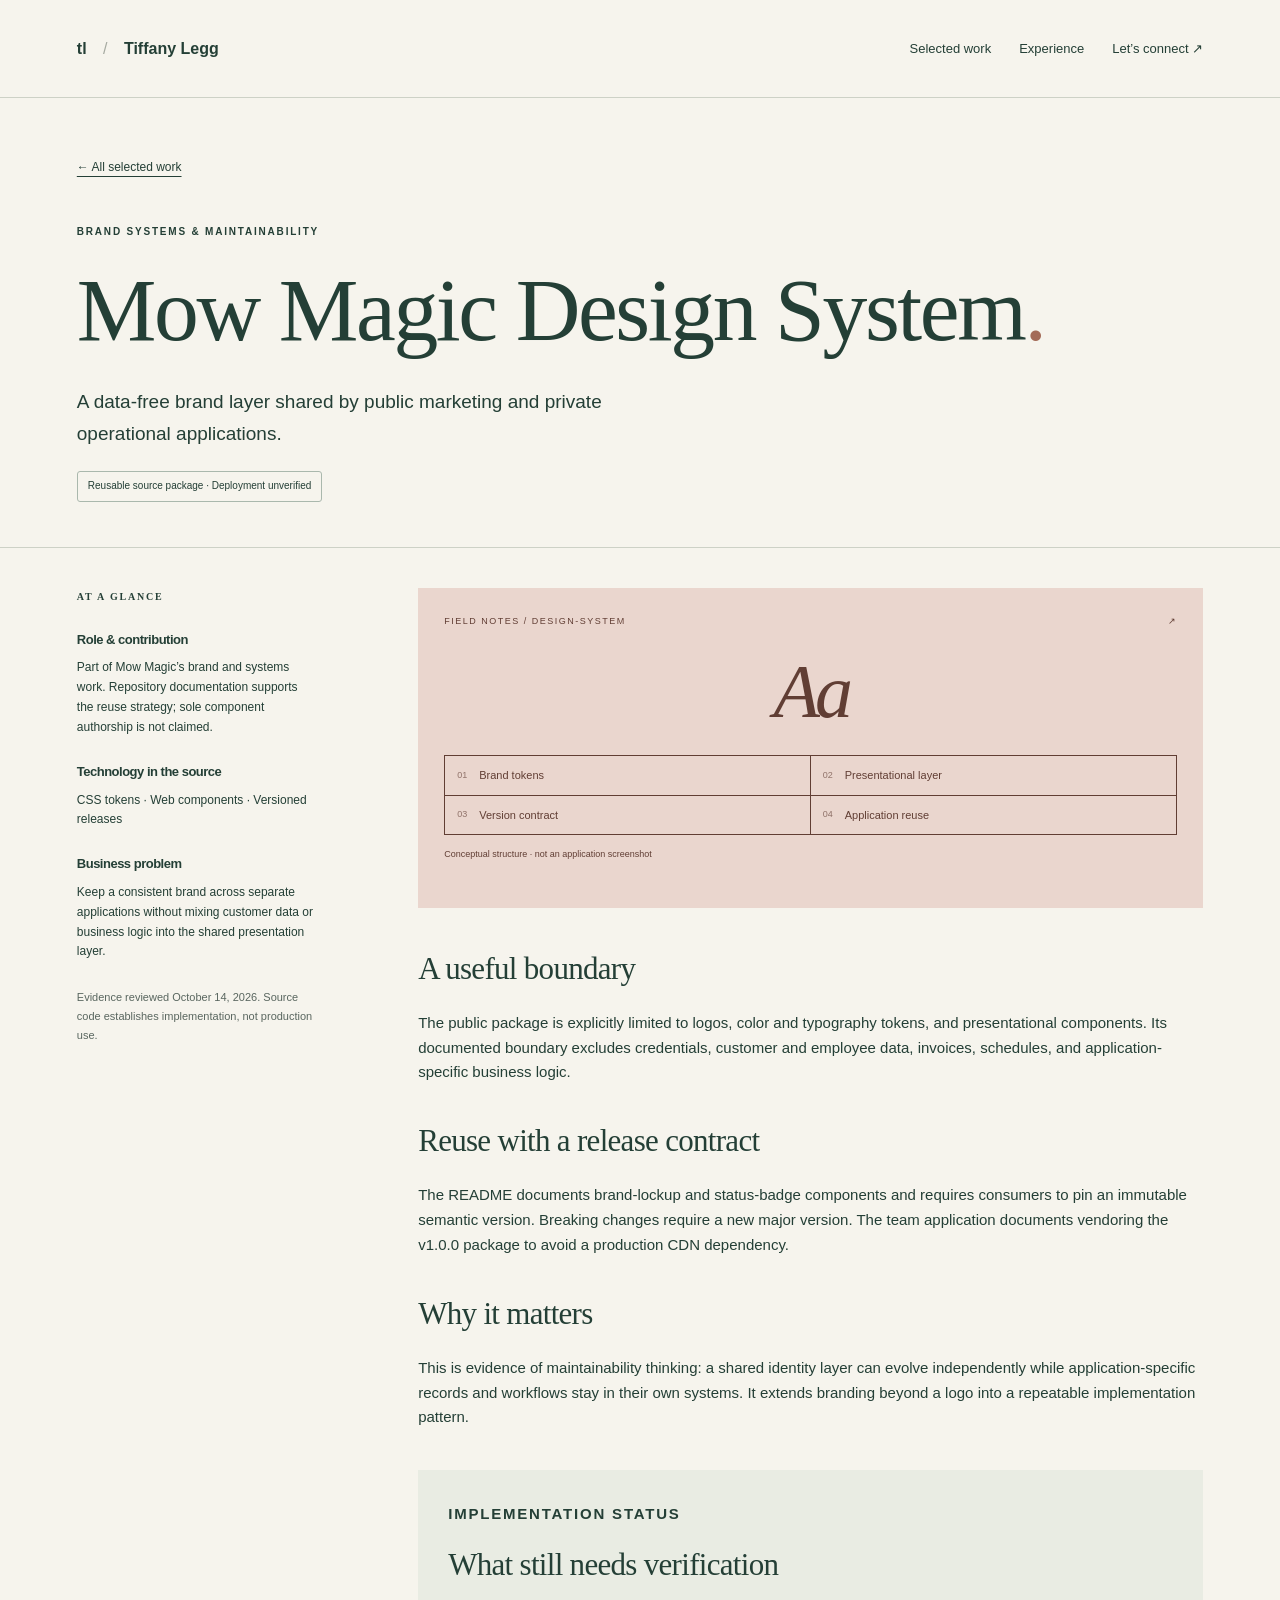
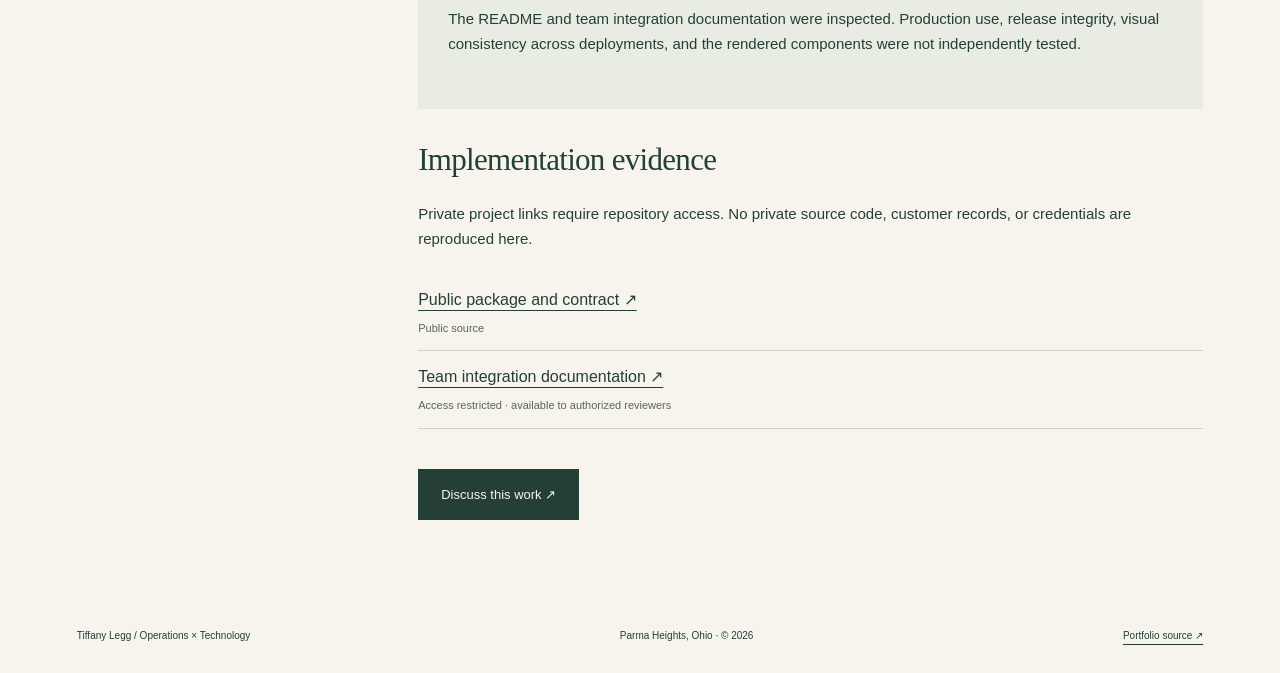
==== docs/work/design-system/index.html @ 2c535320 "Build evidence-backed operations and business systems portfolio" ====
<!doctype html><html lang="en"><head><meta charset="utf-8"><meta name="viewport" content="width=device-width,initial-scale=1"><meta name="description" content="A data-free brand layer shared by public marketing and private operational applications."><meta name="theme-color" content="#243f36"><meta property="og:title" content="Mow Magic Design System — Tiffany Legg"><meta property="og:description" content="A data-free brand layer shared by public marketing and private operational applications."><meta property="og:type" content="website"><title>Mow Magic Design System — Tiffany Legg</title><link rel="icon" href="../../assets/mark.svg" type="image/svg+xml"><link rel="stylesheet" href="../../assets/style.css"><script src="../../assets/site.js" defer></script></head><body><a class="skip" href="#main">Skip to content</a><header><a class="wordmark" href="../../index.html" aria-label="Tiffany Legg home">tl<span> / </span>Tiffany Legg</a><nav aria-label="Main navigation"><a href="../../index.html#work">Selected work</a><a href="../../index.html#about">Experience</a><a href="../../index.html#contact">Let’s connect ↗</a></nav></header><main id="main"><div class="case-hero"><a class="back" href="../../index.html#work">← All selected work</a><p class="eyebrow">Brand systems &amp; maintainability</p><h1>Mow Magic Design System<span class="period">.</span></h1><p class="lead">A data-free brand layer shared by public marketing and private operational applications.</p><span class="status">Reusable source package · Deployment unverified</span></div><div class="case-grid"><aside><h2 class="eyebrow">At a glance</h2><h3>Role & contribution</h3><p>Part of Mow Magic’s brand and systems work. Repository documentation supports the reuse strategy; sole component authorship is not claimed.</p><h3>Technology in the source</h3><p>CSS tokens · Web components · Versioned releases</p><h3>Business problem</h3><p>Keep a consistent brand across separate applications without mixing customer data or business logic into the shared presentation layer.</p><p class="micro">Evidence reviewed October 14, 2026. Source code establishes implementation, not production use.</p></aside><article><div class="system-map design-system" aria-label="Conceptual project structure"><div class="map-top"><span>FIELD NOTES / DESIGN-SYSTEM</span><span>↗</span></div><div class="map-mark">Aa</div><div class="map-nodes"><span><i>01</i>Brand tokens</span><span><i>02</i>Presentational layer</span><span><i>03</i>Version contract</span><span><i>04</i>Application reuse</span></div><small>Conceptual structure · not an application screenshot</small></div><section class="prose"><h2>A useful boundary</h2><p>The public package is explicitly limited to logos, color and typography tokens, and presentational components. Its documented boundary excludes credentials, customer and employee data, invoices, schedules, and application-specific business logic.</p></section><section class="prose"><h2>Reuse with a release contract</h2><p>The README documents brand-lockup and status-badge components and requires consumers to pin an immutable semantic version. Breaking changes require a new major version. The team application documents vendoring the v1.0.0 package to avoid a production CDN dependency.</p></section><section class="prose"><h2>Why it matters</h2><p>This is evidence of maintainability thinking: a shared identity layer can evolve independently while application-specific records and workflows stay in their own systems. It extends branding beyond a logo into a repeatable implementation pattern.</p></section><section class="boundary"><p class="eyebrow">Implementation status</p><h2>What still needs verification</h2><p>The README and team integration documentation were inspected. Production use, release integrity, visual consistency across deployments, and the rendered components were not independently tested.</p></section><section class="prose"><h2>Implementation evidence</h2><p>Private project links require repository access. No private source code, customer records, or credentials are reproduced here.</p><ul class="evidence"><li><a href="https://github.com/Ladybugverse/mow-magic-design-system/blob/main/README.md">Public package and contract ↗</a><small>Public source</small></li><li><a href="https://github.com/Ladybugverse/mow-magic-team-system/blob/main/README.md">Team integration documentation ↗</a><small>Access restricted · available to authorized reviewers</small></li></ul></section><a class="button" href="../../index.html#contact">Discuss this work ↗</a></article></div></main><footer><span>Tiffany Legg / Operations × Technology</span><span>Parma Heights, Ohio · © 2026</span><a href="https://github.com/Ladybugverse/personal-website">Portfolio source ↗</a></footer></body></html>
---- docs/assets/style.css ----
:root{--paper:#f6f4ed;--ink:#243f36;--muted:#59665f;--line:#cdd1c6;--rose:#ead6ce;--serif:Georgia,'Times New Roman',serif;--sans:Arial,Helvetica,sans-serif}*{box-sizing:border-box}html{scroll-behavior:smooth;scroll-padding-top:2rem}body{margin:0;background:var(--paper);color:var(--ink);font:16px/1.65 var(--sans)}a{color:inherit;text-underline-offset:5px}a:hover{text-decoration-thickness:2px}button,a{-webkit-tap-highlight-color:transparent}button:focus-visible,a:focus-visible{outline:3px solid #a54d32;outline-offset:5px}[hidden]{display:none!important}header,footer,main>section,.case-hero,.case-grid{max-width:1440px;margin:auto;padding-left:6%;padding-right:6%}header{display:flex;align-items:center;justify-content:space-between;padding-top:28px;padding-bottom:28px;border-bottom:1px solid var(--line);gap:24px}.wordmark{text-decoration:none;font-weight:700;white-space:nowrap}.wordmark>span{font-weight:400;color:#a6aaa1;margin:0 12px}nav{display:flex;gap:28px}nav a{font-size:13px;text-decoration:none;padding:10px 0}.eyebrow{text-transform:uppercase;font-size:10px;font-weight:700;letter-spacing:1.8px;line-height:1.8}h1,h2,h3,p{margin-top:0}h1,h2{font-family:var(--serif);font-weight:400;letter-spacing:-2.4px;line-height:1.04}h1{font-size:clamp(58px,7.1vw,102px);margin-bottom:30px}h2{font-size:clamp(38px,4.4vw,60px);margin-bottom:26px}h3{font-size:21px;letter-spacing:-.5px;line-height:1.3}em{font-weight:400}p{margin-bottom:22px}.lead{font-size:19px;line-height:1.65;max-width:600px}.hero{padding-top:85px;padding-bottom:86px;display:grid;grid-template-columns:1.35fr .8fr;align-items:center;gap:8%}.hero .eyebrow{margin-bottom:30px}.hero-note{background:#e5e9df;border:1px solid #d1d9cb;padding:30px;position:relative;transform:rotate(2deg)}.note-number{font-family:var(--serif);font-size:46px;display:block;border-bottom:1px solid #b8c4b6;padding-bottom:16px;margin-bottom:25px}.hero-note p{font-size:14px}.hero-note .eyebrow{font-size:9px;margin-bottom:20px}.orbit{display:flex;align-items:center;justify-content:center;padding:22px 0 40px}.orbit span{width:145px;height:145px;border:1px solid #6b8270;border-radius:50%;display:flex;align-items:center;justify-content:center;text-align:center;font-size:12px;letter-spacing:1.5px}.orbit span:last-child{margin-left:-22px;background:#f6f4ed66}.orbit b{z-index:1;font-weight:400;margin:0 -6px 0 -12px}.note-line{display:flex;justify-content:space-between;border-top:1px solid #b8c4b6;padding-top:20px;font-size:11px}.actions{display:flex;flex-wrap:wrap;gap:24px;align-items:center;margin-top:30px}.button{background:var(--ink);color:var(--paper);padding:15px 23px;display:inline-flex;gap:40px;justify-content:space-between;text-decoration:none;font-size:13px;min-height:48px}.button:hover{background:#365c4e}.text-link{font-size:13px}.intro-band{display:grid;grid-template-columns:1fr 1fr;gap:12%;padding-top:32px;padding-bottom:18px;border-top:1px solid var(--line);border-bottom:1px solid var(--line)}.intro-band>p:first-child{font-family:var(--serif);font-size:28px;line-height:1.2}.intro-band>p:last-child{font-size:14px}.work{padding-top:90px;padding-bottom:80px}.section-heading{display:flex;justify-content:space-between;align-items:flex-end;gap:35px;margin-bottom:35px}.section-heading>p{font-size:13px}.section-heading h2{margin-bottom:0}.filters{display:flex;gap:8px;flex-wrap:wrap;margin-bottom:32px}.filters button{font:12px var(--sans);background:transparent;border:1px solid var(--line);padding:13px 20px;border-radius:30px;cursor:pointer;min-height:44px;color:var(--ink)}.filters button[aria-pressed=true]{background:var(--ink);color:var(--paper);border-color:var(--ink)}.projects{display:grid;grid-template-columns:1fr 1fr;gap:52px 32px}.project-art{display:block;text-decoration:none;overflow:hidden}.system-map{background:#dce3d8;padding:26px;min-height:320px;transition:transform .25s}.project-art:hover .system-map{transform:scale(1.015)}.map-top{display:flex;justify-content:space-between;font-size:9px;letter-spacing:1.5px}.map-mark{font:italic 76px var(--serif);text-align:center;padding:20px 0;letter-spacing:-5px}.map-nodes{display:grid;grid-template-columns:1fr 1fr;border:1px solid currentColor}.map-nodes>span{padding:10px 12px;font-size:11px;display:flex;gap:12px;align-items:center}.map-nodes>span:nth-child(odd){border-right:1px solid currentColor}.map-nodes>span:nth-child(-n+2){border-bottom:1px solid currentColor}.map-nodes i{font-style:normal;font-size:9px;opacity:.65}.system-map>small{display:block;font-size:9px;margin-top:12px}.everfold{background:#e6dce8;color:#523455}.runhouse{background:#303e3a;color:#f5e2b7}.design-system{background:#ead6ce;color:#613e34}.project-info{padding-top:23px}.project-info h3{font-family:var(--serif);font-weight:400;font-size:31px;margin:8px 0 14px}.project-info h3 a{text-decoration:none;display:flex;justify-content:space-between}.project-info p{font-size:14px;max-width:480px}.micro{font-size:11px!important;color:var(--muted);line-height:1.7}.status{font-size:10px;border:1px solid #aab8ad;padding:6px 10px;display:inline-block;border-radius:3px}.evidence-note{display:grid;grid-template-columns:.6fr 1fr;gap:40px;border-top:1px solid var(--line);margin-top:60px;padding-top:27px}.evidence-note strong{font-size:14px}.evidence-note p{font-size:12px}.about{display:grid;grid-template-columns:1fr 1fr;gap:12%;padding-top:75px;padding-bottom:75px;background:#e9ece3}.about>div>p:not(.eyebrow):not(.lead){font-size:14px}.experience section{border-top:1px solid #bfc8bb;padding:23px 0 10px}.experience p{font-size:13px}.experience h3{margin:8px 0 12px}.skills{padding:0;list-style:none;display:grid;grid-template-columns:1fr 1fr;gap:10px;font-size:12px}.skills li:before{content:'↗';margin-right:8px}.method{padding-top:75px;padding-bottom:75px}.method-grid{display:grid;grid-template-columns:repeat(3,1fr);gap:40px}.method-grid>div{border-top:1px solid var(--line);padding-top:22px}.method-grid span{font:italic 30px var(--serif);display:block;margin-bottom:20px}.method-grid p{font-size:13px}.contact{background:var(--ink);color:var(--paper);padding-top:70px;padding-bottom:70px}.contact p{max-width:590px}.contact .button{background:var(--paper);color:var(--ink)}.contact .micro{color:#c8d2c8;margin-top:25px;max-width:550px}footer{padding-top:28px;padding-bottom:28px;display:flex;justify-content:space-between;gap:20px;font-size:10px}.case-hero{padding-top:55px;padding-bottom:45px}.back{display:inline-block;margin-bottom:45px;font-size:12px}.case-hero h1{font-size:clamp(48px,7vw,90px)}.period{color:#a36b58}.case-grid{display:grid;grid-template-columns:240px 1fr;gap:9%;padding-bottom:80px;border-top:1px solid var(--line);padding-top:40px}.case-grid aside h3{font-size:13px;margin-bottom:10px}.case-grid aside p{font-size:12px;margin-bottom:26px}.case-grid article{min-width:0}.case-grid .system-map{margin-bottom:45px}.prose{margin:0 0 40px}.prose h2,.boundary h2{font-size:31px;letter-spacing:-.7px}.prose p,.boundary p{font-size:15px}.boundary{background:#e9ece3;padding:30px;margin:35px 0}.evidence{list-style:none;padding:0}.evidence li{border-bottom:1px solid var(--line);padding:13px 0}.evidence small{display:block;font-size:11px;color:var(--muted);margin-top:6px}.skip{position:absolute;left:10px;top:-100px;background:white;padding:12px;z-index:5}.skip:focus{top:10px}.sr-only{position:absolute;width:1px;height:1px;overflow:hidden;clip-path:inset(50%)}@media(max-width:850px){header{align-items:flex-start}nav{gap:13px}.hero{grid-template-columns:1fr;gap:40px;padding-top:55px}.hero-note{transform:none;max-width:600px}.hero-note .orbit{justify-content:flex-start}.section-heading{align-items:flex-start;flex-direction:column;gap:12px}.about{gap:40px;grid-template-columns:1fr}.case-grid{grid-template-columns:1fr;gap:25px}.case-grid aside{display:grid;grid-template-columns:1fr 1fr;gap:0 25px}.case-grid aside .eyebrow{grid-column:1/-1}.case-grid aside h3{grid-column:1/-1}.case-grid aside p{grid-column:1/-1}.method-grid{gap:22px}}@media(max-width:580px){header{flex-direction:column;gap:12px;padding-top:20px;padding-bottom:12px}nav{width:100%;justify-content:space-between}.wordmark{font-size:15px}nav a{font-size:11px}.hero{padding-top:40px;padding-bottom:45px}.hero .eyebrow{font-size:9px;max-width:310px}h1{font-size:58px}.lead{font-size:17px}.hero-note{padding:23px}.intro-band{grid-template-columns:1fr;gap:0;padding-top:25px}.projects{grid-template-columns:1fr;gap:40px}.work,.about,.method{padding-top:50px;padding-bottom:50px}.system-map{padding:22px}.method-grid{grid-template-columns:1fr}.evidence-note{grid-template-columns:1fr;gap:10px}.skills{grid-template-columns:1fr}.contact h2{font-size:40px}.contact{padding-top:50px;padding-bottom:50px}footer{flex-direction:column;gap:8px}.case-hero{padding-top:30px}.case-hero .back{margin-bottom:30px}.case-grid{padding-top:25px}.boundary{padding:22px}.map-nodes>span{font-size:10px;padding:10px 7px;gap:7px}}@media(prefers-reduced-motion:reduce){html{scroll-behavior:auto}*,*:before,*:after{transition:none!important;animation:none!important}}@media print{nav,.filters,.hero-note,.actions,footer{display:none}.hero,.about,.case-grid{display:block}body{background:white;color:black}.project{break-inside:avoid}.contact{background:white;color:black}a{color:black}.system-map{min-height:220px}}
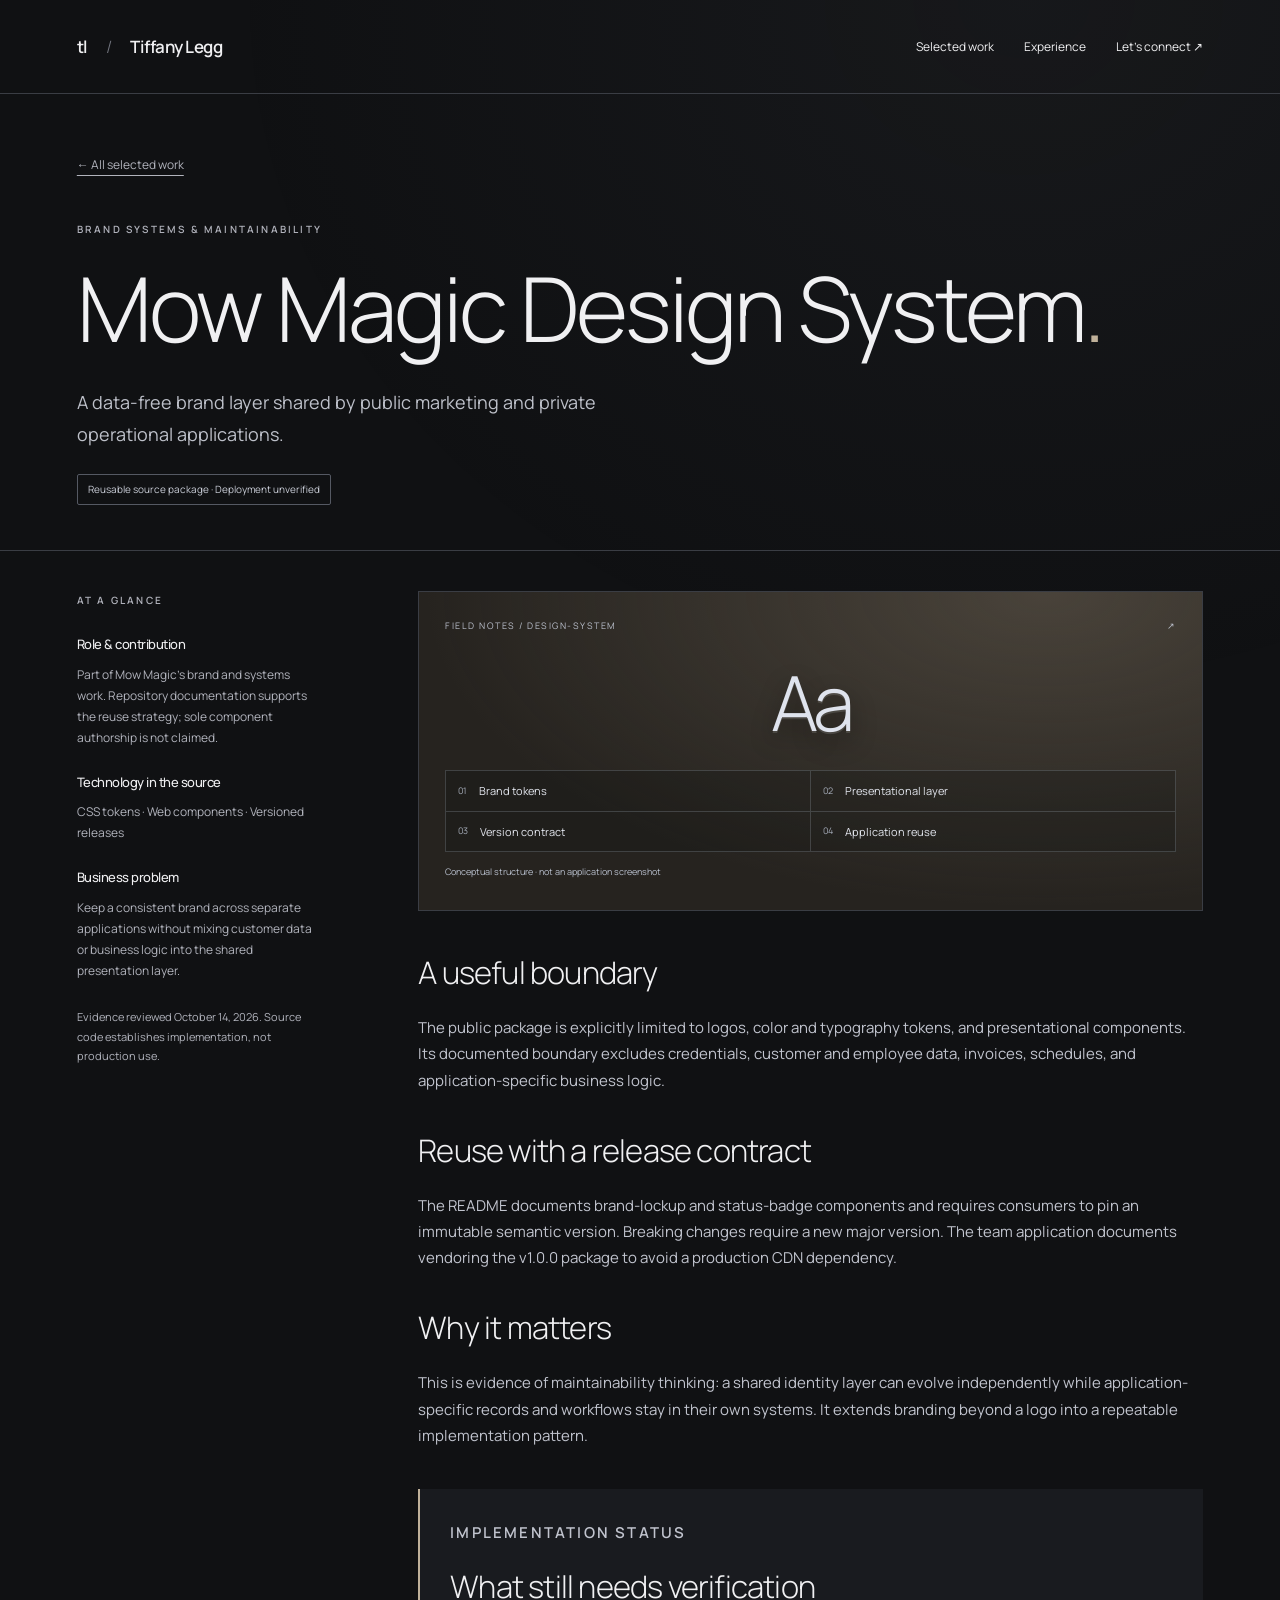
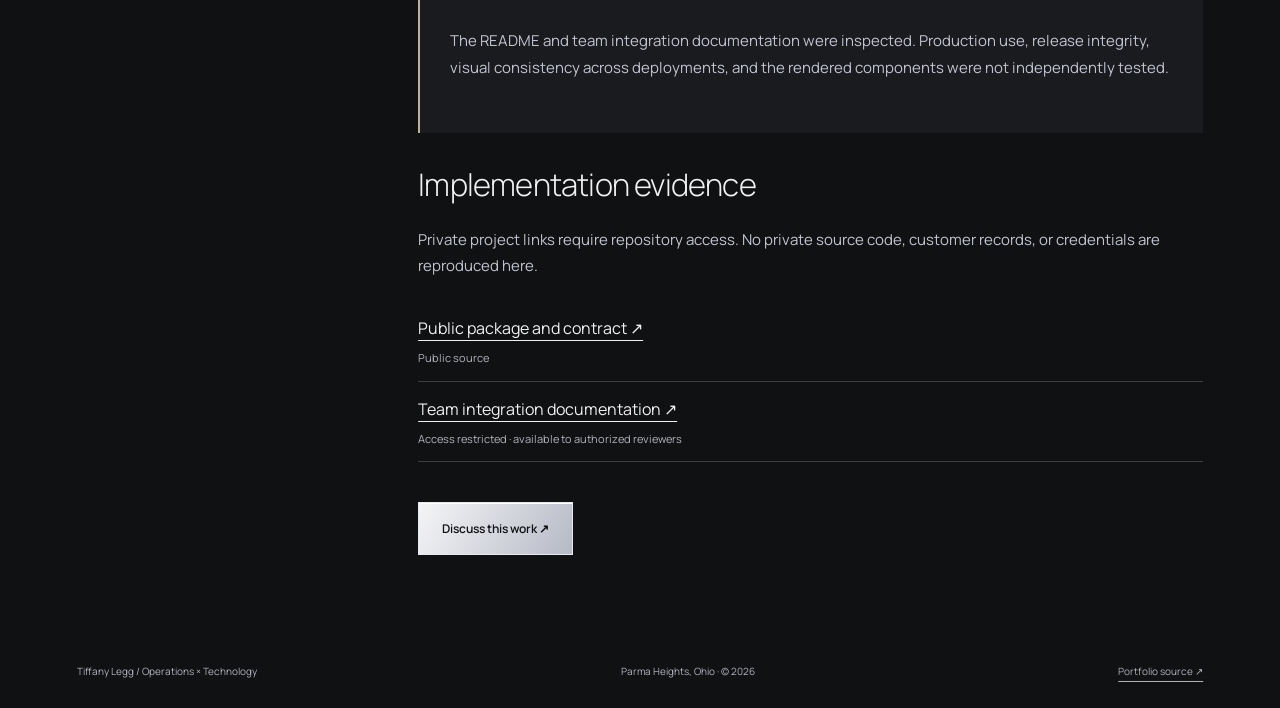
==== commit 3fc49a0e: "Redesign portfolio with charcoal and platinum visual system" ====
--- a/docs/work/design-system/index.html
+++ b/docs/work/design-system/index.html
@@ -1 +1 @@
-<!doctype html><html lang="en"><head><meta charset="utf-8"><meta name="viewport" content="width=device-width,initial-scale=1"><meta name="description" content="A data-free brand layer shared by public marketing and private operational applications."><meta name="theme-color" content="#243f36"><meta property="og:title" content="Mow Magic Design System — Tiffany Legg"><meta property="og:description" content="A data-free brand layer shared by public marketing and private operational applications."><meta property="og:type" content="website"><title>Mow Magic Design System — Tiffany Legg</title><link rel="icon" href="../../assets/mark.svg" type="image/svg+xml"><link rel="stylesheet" href="../../assets/style.css"><script src="../../assets/site.js" defer></script></head><body><a class="skip" href="#main">Skip to content</a><header><a class="wordmark" href="../../index.html" aria-label="Tiffany Legg home">tl<span> / </span>Tiffany Legg</a><nav aria-label="Main navigation"><a href="../../index.html#work">Selected work</a><a href="../../index.html#about">Experience</a><a href="../../index.html#contact">Let’s connect ↗</a></nav></header><main id="main"><div class="case-hero"><a class="back" href="../../index.html#work">← All selected work</a><p class="eyebrow">Brand systems &amp; maintainability</p><h1>Mow Magic Design System<span class="period">.</span></h1><p class="lead">A data-free brand layer shared by public marketing and private operational applications.</p><span class="status">Reusable source package · Deployment unverified</span></div><div class="case-grid"><aside><h2 class="eyebrow">At a glance</h2><h3>Role & contribution</h3><p>Part of Mow Magic’s brand and systems work. Repository documentation supports the reuse strategy; sole component authorship is not claimed.</p><h3>Technology in the source</h3><p>CSS tokens · Web components · Versioned releases</p><h3>Business problem</h3><p>Keep a consistent brand across separate applications without mixing customer data or business logic into the shared presentation layer.</p><p class="micro">Evidence reviewed October 14, 2026. Source code establishes implementation, not production use.</p></aside><article><div class="system-map design-system" aria-label="Conceptual project structure"><div class="map-top"><span>FIELD NOTES / DESIGN-SYSTEM</span><span>↗</span></div><div class="map-mark">Aa</div><div class="map-nodes"><span><i>01</i>Brand tokens</span><span><i>02</i>Presentational layer</span><span><i>03</i>Version contract</span><span><i>04</i>Application reuse</span></div><small>Conceptual structure · not an application screenshot</small></div><section class="prose"><h2>A useful boundary</h2><p>The public package is explicitly limited to logos, color and typography tokens, and presentational components. Its documented boundary excludes credentials, customer and employee data, invoices, schedules, and application-specific business logic.</p></section><section class="prose"><h2>Reuse with a release contract</h2><p>The README documents brand-lockup and status-badge components and requires consumers to pin an immutable semantic version. Breaking changes require a new major version. The team application documents vendoring the v1.0.0 package to avoid a production CDN dependency.</p></section><section class="prose"><h2>Why it matters</h2><p>This is evidence of maintainability thinking: a shared identity layer can evolve independently while application-specific records and workflows stay in their own systems. It extends branding beyond a logo into a repeatable implementation pattern.</p></section><section class="boundary"><p class="eyebrow">Implementation status</p><h2>What still needs verification</h2><p>The README and team integration documentation were inspected. Production use, release integrity, visual consistency across deployments, and the rendered components were not independently tested.</p></section><section class="prose"><h2>Implementation evidence</h2><p>Private project links require repository access. No private source code, customer records, or credentials are reproduced here.</p><ul class="evidence"><li><a href="https://github.com/Ladybugverse/mow-magic-design-system/blob/main/README.md">Public package and contract ↗</a><small>Public source</small></li><li><a href="https://github.com/Ladybugverse/mow-magic-team-system/blob/main/README.md">Team integration documentation ↗</a><small>Access restricted · available to authorized reviewers</small></li></ul></section><a class="button" href="../../index.html#contact">Discuss this work ↗</a></article></div></main><footer><span>Tiffany Legg / Operations × Technology</span><span>Parma Heights, Ohio · © 2026</span><a href="https://github.com/Ladybugverse/personal-website">Portfolio source ↗</a></footer></body></html>+<!doctype html><html lang="en"><head><meta charset="utf-8"><meta name="viewport" content="width=device-width,initial-scale=1"><meta name="description" content="A data-free brand layer shared by public marketing and private operational applications."><meta name="theme-color" content="#101113"><meta property="og:title" content="Mow Magic Design System — Tiffany Legg"><meta property="og:description" content="A data-free brand layer shared by public marketing and private operational applications."><meta property="og:type" content="website"><title>Mow Magic Design System — Tiffany Legg</title><link rel="icon" href="../../assets/mark.svg" type="image/svg+xml"><link rel="stylesheet" href="../../assets/style.css"><script src="../../assets/site.js" defer></script></head><body><a class="skip" href="#main">Skip to content</a><header><a class="wordmark" href="../../index.html" aria-label="Tiffany Legg home">tl<span> / </span>Tiffany Legg</a><nav aria-label="Main navigation"><a href="../../index.html#work">Selected work</a><a href="../../index.html#about">Experience</a><a href="../../index.html#contact">Let’s connect ↗</a></nav></header><main id="main"><div class="case-hero"><a class="back" href="../../index.html#work">← All selected work</a><p class="eyebrow">Brand systems &amp; maintainability</p><h1>Mow Magic Design System<span class="period">.</span></h1><p class="lead">A data-free brand layer shared by public marketing and private operational applications.</p><span class="status">Reusable source package · Deployment unverified</span></div><div class="case-grid"><aside><h2 class="eyebrow">At a glance</h2><h3>Role & contribution</h3><p>Part of Mow Magic’s brand and systems work. Repository documentation supports the reuse strategy; sole component authorship is not claimed.</p><h3>Technology in the source</h3><p>CSS tokens · Web components · Versioned releases</p><h3>Business problem</h3><p>Keep a consistent brand across separate applications without mixing customer data or business logic into the shared presentation layer.</p><p class="micro">Evidence reviewed October 14, 2026. Source code establishes implementation, not production use.</p></aside><article><div class="system-map design-system" aria-label="Conceptual project structure"><div class="map-top"><span>FIELD NOTES / DESIGN-SYSTEM</span><span>↗</span></div><div class="map-mark">Aa</div><div class="map-nodes"><span><i>01</i>Brand tokens</span><span><i>02</i>Presentational layer</span><span><i>03</i>Version contract</span><span><i>04</i>Application reuse</span></div><small>Conceptual structure · not an application screenshot</small></div><section class="prose"><h2>A useful boundary</h2><p>The public package is explicitly limited to logos, color and typography tokens, and presentational components. Its documented boundary excludes credentials, customer and employee data, invoices, schedules, and application-specific business logic.</p></section><section class="prose"><h2>Reuse with a release contract</h2><p>The README documents brand-lockup and status-badge components and requires consumers to pin an immutable semantic version. Breaking changes require a new major version. The team application documents vendoring the v1.0.0 package to avoid a production CDN dependency.</p></section><section class="prose"><h2>Why it matters</h2><p>This is evidence of maintainability thinking: a shared identity layer can evolve independently while application-specific records and workflows stay in their own systems. It extends branding beyond a logo into a repeatable implementation pattern.</p></section><section class="boundary"><p class="eyebrow">Implementation status</p><h2>What still needs verification</h2><p>The README and team integration documentation were inspected. Production use, release integrity, visual consistency across deployments, and the rendered components were not independently tested.</p></section><section class="prose"><h2>Implementation evidence</h2><p>Private project links require repository access. No private source code, customer records, or credentials are reproduced here.</p><ul class="evidence"><li><a href="https://github.com/Ladybugverse/mow-magic-design-system/blob/main/README.md">Public package and contract ↗</a><small>Public source</small></li><li><a href="https://github.com/Ladybugverse/mow-magic-team-system/blob/main/README.md">Team integration documentation ↗</a><small>Access restricted · available to authorized reviewers</small></li></ul></section><a class="button" href="../../index.html#contact">Discuss this work ↗</a></article></div></main><footer><span>Tiffany Legg / Operations × Technology</span><span>Parma Heights, Ohio · © 2026</span><a href="https://github.com/Ladybugverse/personal-website">Portfolio source ↗</a></footer></body></html>
--- a/docs/assets/style.css
+++ b/docs/assets/style.css
@@ -1 +1,192 @@
-:root{--paper:#f6f4ed;--ink:#243f36;--muted:#59665f;--line:#cdd1c6;--rose:#ead6ce;--serif:Georgia,'Times New Roman',serif;--sans:Arial,Helvetica,sans-serif}*{box-sizing:border-box}html{scroll-behavior:smooth;scroll-padding-top:2rem}body{margin:0;background:var(--paper);color:var(--ink);font:16px/1.65 var(--sans)}a{color:inherit;text-underline-offset:5px}a:hover{text-decoration-thickness:2px}button,a{-webkit-tap-highlight-color:transparent}button:focus-visible,a:focus-visible{outline:3px solid #a54d32;outline-offset:5px}[hidden]{display:none!important}header,footer,main>section,.case-hero,.case-grid{max-width:1440px;margin:auto;padding-left:6%;padding-right:6%}header{display:flex;align-items:center;justify-content:space-between;padding-top:28px;padding-bottom:28px;border-bottom:1px solid var(--line);gap:24px}.wordmark{text-decoration:none;font-weight:700;white-space:nowrap}.wordmark>span{font-weight:400;color:#a6aaa1;margin:0 12px}nav{display:flex;gap:28px}nav a{font-size:13px;text-decoration:none;padding:10px 0}.eyebrow{text-transform:uppercase;font-size:10px;font-weight:700;letter-spacing:1.8px;line-height:1.8}h1,h2,h3,p{margin-top:0}h1,h2{font-family:var(--serif);font-weight:400;letter-spacing:-2.4px;line-height:1.04}h1{font-size:clamp(58px,7.1vw,102px);margin-bottom:30px}h2{font-size:clamp(38px,4.4vw,60px);margin-bottom:26px}h3{font-size:21px;letter-spacing:-.5px;line-height:1.3}em{font-weight:400}p{margin-bottom:22px}.lead{font-size:19px;line-height:1.65;max-width:600px}.hero{padding-top:85px;padding-bottom:86px;display:grid;grid-template-columns:1.35fr .8fr;align-items:center;gap:8%}.hero .eyebrow{margin-bottom:30px}.hero-note{background:#e5e9df;border:1px solid #d1d9cb;padding:30px;position:relative;transform:rotate(2deg)}.note-number{font-family:var(--serif);font-size:46px;display:block;border-bottom:1px solid #b8c4b6;padding-bottom:16px;margin-bottom:25px}.hero-note p{font-size:14px}.hero-note .eyebrow{font-size:9px;margin-bottom:20px}.orbit{display:flex;align-items:center;justify-content:center;padding:22px 0 40px}.orbit span{width:145px;height:145px;border:1px solid #6b8270;border-radius:50%;display:flex;align-items:center;justify-content:center;text-align:center;font-size:12px;letter-spacing:1.5px}.orbit span:last-child{margin-left:-22px;background:#f6f4ed66}.orbit b{z-index:1;font-weight:400;margin:0 -6px 0 -12px}.note-line{display:flex;justify-content:space-between;border-top:1px solid #b8c4b6;padding-top:20px;font-size:11px}.actions{display:flex;flex-wrap:wrap;gap:24px;align-items:center;margin-top:30px}.button{background:var(--ink);color:var(--paper);padding:15px 23px;display:inline-flex;gap:40px;justify-content:space-between;text-decoration:none;font-size:13px;min-height:48px}.button:hover{background:#365c4e}.text-link{font-size:13px}.intro-band{display:grid;grid-template-columns:1fr 1fr;gap:12%;padding-top:32px;padding-bottom:18px;border-top:1px solid var(--line);border-bottom:1px solid var(--line)}.intro-band>p:first-child{font-family:var(--serif);font-size:28px;line-height:1.2}.intro-band>p:last-child{font-size:14px}.work{padding-top:90px;padding-bottom:80px}.section-heading{display:flex;justify-content:space-between;align-items:flex-end;gap:35px;margin-bottom:35px}.section-heading>p{font-size:13px}.section-heading h2{margin-bottom:0}.filters{display:flex;gap:8px;flex-wrap:wrap;margin-bottom:32px}.filters button{font:12px var(--sans);background:transparent;border:1px solid var(--line);padding:13px 20px;border-radius:30px;cursor:pointer;min-height:44px;color:var(--ink)}.filters button[aria-pressed=true]{background:var(--ink);color:var(--paper);border-color:var(--ink)}.projects{display:grid;grid-template-columns:1fr 1fr;gap:52px 32px}.project-art{display:block;text-decoration:none;overflow:hidden}.system-map{background:#dce3d8;padding:26px;min-height:320px;transition:transform .25s}.project-art:hover .system-map{transform:scale(1.015)}.map-top{display:flex;justify-content:space-between;font-size:9px;letter-spacing:1.5px}.map-mark{font:italic 76px var(--serif);text-align:center;padding:20px 0;letter-spacing:-5px}.map-nodes{display:grid;grid-template-columns:1fr 1fr;border:1px solid currentColor}.map-nodes>span{padding:10px 12px;font-size:11px;display:flex;gap:12px;align-items:center}.map-nodes>span:nth-child(odd){border-right:1px solid currentColor}.map-nodes>span:nth-child(-n+2){border-bottom:1px solid currentColor}.map-nodes i{font-style:normal;font-size:9px;opacity:.65}.system-map>small{display:block;font-size:9px;margin-top:12px}.everfold{background:#e6dce8;color:#523455}.runhouse{background:#303e3a;color:#f5e2b7}.design-system{background:#ead6ce;color:#613e34}.project-info{padding-top:23px}.project-info h3{font-family:var(--serif);font-weight:400;font-size:31px;margin:8px 0 14px}.project-info h3 a{text-decoration:none;display:flex;justify-content:space-between}.project-info p{font-size:14px;max-width:480px}.micro{font-size:11px!important;color:var(--muted);line-height:1.7}.status{font-size:10px;border:1px solid #aab8ad;padding:6px 10px;display:inline-block;border-radius:3px}.evidence-note{display:grid;grid-template-columns:.6fr 1fr;gap:40px;border-top:1px solid var(--line);margin-top:60px;padding-top:27px}.evidence-note strong{font-size:14px}.evidence-note p{font-size:12px}.about{display:grid;grid-template-columns:1fr 1fr;gap:12%;padding-top:75px;padding-bottom:75px;background:#e9ece3}.about>div>p:not(.eyebrow):not(.lead){font-size:14px}.experience section{border-top:1px solid #bfc8bb;padding:23px 0 10px}.experience p{font-size:13px}.experience h3{margin:8px 0 12px}.skills{padding:0;list-style:none;display:grid;grid-template-columns:1fr 1fr;gap:10px;font-size:12px}.skills li:before{content:'↗';margin-right:8px}.method{padding-top:75px;padding-bottom:75px}.method-grid{display:grid;grid-template-columns:repeat(3,1fr);gap:40px}.method-grid>div{border-top:1px solid var(--line);padding-top:22px}.method-grid span{font:italic 30px var(--serif);display:block;margin-bottom:20px}.method-grid p{font-size:13px}.contact{background:var(--ink);color:var(--paper);padding-top:70px;padding-bottom:70px}.contact p{max-width:590px}.contact .button{background:var(--paper);color:var(--ink)}.contact .micro{color:#c8d2c8;margin-top:25px;max-width:550px}footer{padding-top:28px;padding-bottom:28px;display:flex;justify-content:space-between;gap:20px;font-size:10px}.case-hero{padding-top:55px;padding-bottom:45px}.back{display:inline-block;margin-bottom:45px;font-size:12px}.case-hero h1{font-size:clamp(48px,7vw,90px)}.period{color:#a36b58}.case-grid{display:grid;grid-template-columns:240px 1fr;gap:9%;padding-bottom:80px;border-top:1px solid var(--line);padding-top:40px}.case-grid aside h3{font-size:13px;margin-bottom:10px}.case-grid aside p{font-size:12px;margin-bottom:26px}.case-grid article{min-width:0}.case-grid .system-map{margin-bottom:45px}.prose{margin:0 0 40px}.prose h2,.boundary h2{font-size:31px;letter-spacing:-.7px}.prose p,.boundary p{font-size:15px}.boundary{background:#e9ece3;padding:30px;margin:35px 0}.evidence{list-style:none;padding:0}.evidence li{border-bottom:1px solid var(--line);padding:13px 0}.evidence small{display:block;font-size:11px;color:var(--muted);margin-top:6px}.skip{position:absolute;left:10px;top:-100px;background:white;padding:12px;z-index:5}.skip:focus{top:10px}.sr-only{position:absolute;width:1px;height:1px;overflow:hidden;clip-path:inset(50%)}@media(max-width:850px){header{align-items:flex-start}nav{gap:13px}.hero{grid-template-columns:1fr;gap:40px;padding-top:55px}.hero-note{transform:none;max-width:600px}.hero-note .orbit{justify-content:flex-start}.section-heading{align-items:flex-start;flex-direction:column;gap:12px}.about{gap:40px;grid-template-columns:1fr}.case-grid{grid-template-columns:1fr;gap:25px}.case-grid aside{display:grid;grid-template-columns:1fr 1fr;gap:0 25px}.case-grid aside .eyebrow{grid-column:1/-1}.case-grid aside h3{grid-column:1/-1}.case-grid aside p{grid-column:1/-1}.method-grid{gap:22px}}@media(max-width:580px){header{flex-direction:column;gap:12px;padding-top:20px;padding-bottom:12px}nav{width:100%;justify-content:space-between}.wordmark{font-size:15px}nav a{font-size:11px}.hero{padding-top:40px;padding-bottom:45px}.hero .eyebrow{font-size:9px;max-width:310px}h1{font-size:58px}.lead{font-size:17px}.hero-note{padding:23px}.intro-band{grid-template-columns:1fr;gap:0;padding-top:25px}.projects{grid-template-columns:1fr;gap:40px}.work,.about,.method{padding-top:50px;padding-bottom:50px}.system-map{padding:22px}.method-grid{grid-template-columns:1fr}.evidence-note{grid-template-columns:1fr;gap:10px}.skills{grid-template-columns:1fr}.contact h2{font-size:40px}.contact{padding-top:50px;padding-bottom:50px}footer{flex-direction:column;gap:8px}.case-hero{padding-top:30px}.case-hero .back{margin-bottom:30px}.case-grid{padding-top:25px}.boundary{padding:22px}.map-nodes>span{font-size:10px;padding:10px 7px;gap:7px}}@media(prefers-reduced-motion:reduce){html{scroll-behavior:auto}*,*:before,*:after{transition:none!important;animation:none!important}}@media print{nav,.filters,.hero-note,.actions,footer{display:none}.hero,.about,.case-grid{display:block}body{background:white;color:black}.project{break-inside:avoid}.contact{background:white;color:black}a{color:black}.system-map{min-height:220px}}
+@font-face{font-family:Manrope;src:url("fonts/manrope-latin-wght-normal.woff2") format("woff2");font-style:normal;font-weight:200 800;font-display:swap}
+/* Platinum / shared presentation system. Content lives in the generator and project data. */
+:root{color-scheme:dark;--paper:#101113;--surface:#191b1f;--ink:#f0f0f2;--muted:#b1b3bc;--line:#3a3d44;--metal:#c9cbd3;--accent:#c0b19a;--sans:Manrope,'Avenir Next','Segoe UI',Arial,sans-serif;--display:Manrope,'Helvetica Neue','Avenir Next','Segoe UI',Arial,sans-serif}
+
+*{box-sizing:border-box}
+html{scroll-behavior:smooth;scroll-padding-top:100px}
+body{margin:0;background:var(--paper);color:var(--ink);font:16px/1.75 var(--sans);-webkit-font-smoothing:antialiased}
+body:before{content:'';position:fixed;inset:0;pointer-events:none;background:radial-gradient(ellipse at 80% 0%,#767c8c12,transparent 55%);z-index:-1}
+a{color:inherit;text-underline-offset:6px}
+a:hover{text-decoration-thickness:2px}
+a,button{-webkit-tap-highlight-color:transparent}
+a:focus-visible,button:focus-visible{outline:2px solid #e0cba8;outline-offset:6px}
+[hidden]{display:none!important}
+header,footer,main>section,.case-hero,.case-grid{max-width:1440px;margin:auto;padding-left:6%;padding-right:6%}
+header{display:flex;align-items:center;justify-content:space-between;gap:24px;padding-top:26px;padding-bottom:26px;border-bottom:1px solid var(--line)}
+.wordmark{text-decoration:none;font-size:17px;font-weight:600;letter-spacing:-.5px}
+.wordmark>span{color:#747780;font-weight:300;margin:0 16px}
+nav{display:flex;gap:30px}
+nav a{font-size:12px;text-decoration:none;padding:10px 0;position:relative}
+nav a:after{content:'';position:absolute;left:0;bottom:3px;width:0;height:1px;background:var(--metal);transition:width .25s}
+nav a:hover:after{width:100%}
+.eyebrow{text-transform:uppercase;font-size:10px;font-weight:600;letter-spacing:2.2px;line-height:1.9;color:var(--muted)}
+h1,h2,h3,p{margin-top:0}
+h1,h2{font-family:var(--display);font-weight:300;letter-spacing:-3px;line-height:1.06}
+h1{font-size:clamp(58px,6.9vw,100px);margin-bottom:30px}
+h2{font-size:clamp(38px,4.2vw,60px);margin-bottom:26px}
+h3{font-size:21px;letter-spacing:-.5px;line-height:1.35;font-weight:500}
+em{font-style:normal;color:var(--metal);font-weight:300}
+h1 em,.contact h2 em{background:linear-gradient(110deg,#fff 0%,#a0a4b1 30%,#f6f6f8 53%,#999da9 85%);background-clip:text;-webkit-background-clip:text;color:transparent}
+p{margin-bottom:22px}
+.lead{font-size:18px;line-height:1.8;max-width:590px;color:#bdc0c9}
+.hero{padding-top:85px;padding-bottom:90px;display:grid;grid-template-columns:1.35fr .85fr;align-items:center;gap:7%;position:relative}
+.hero .eyebrow{margin-bottom:30px;max-width:500px}
+.hero-note{position:relative;isolation:isolate;min-width:0;padding:30px;background:linear-gradient(145deg,#34373e 0%,#181a1f 42%,#101113 75%);border:1px solid #565a66;box-shadow:0 25px 65px #0005,inset 0 1px #ffffff24;overflow:hidden}
+.hero-note:before{content:'';position:absolute;width:440px;height:440px;border:1px solid #ffffff14;border-radius:50%;top:-220px;left:-120px;z-index:-1}
+.hero-note:after{content:'';position:absolute;inset:0;background:linear-gradient(120deg,transparent 25%,#ffffff09 48%,transparent 66%);pointer-events:none}
+.note-number{font-size:12px;letter-spacing:4px;color:var(--accent);display:block;border-bottom:1px solid #555963;padding-bottom:20px;margin-bottom:24px}
+.hero-note p{font-size:13px;color:#bec1ca}
+.hero-note .eyebrow{font-size:9px;margin-bottom:6px}
+.orbit{display:flex;align-items:center;justify-content:center;padding:36px 0 45px;perspective:800px}
+.orbit span{width:145px;height:145px;border:1px solid #babdc7;border-radius:50%;display:flex;align-items:center;justify-content:center;text-align:center;font-size:10px;letter-spacing:1.8px;color:#f3f3f6;background:radial-gradient(circle at 25% 15%,#f6f6ff24,transparent 62%),linear-gradient(135deg,#4a4e58,#141519 60%);box-shadow:inset 3px 3px 12px #ffffff1c,inset -6px -6px 16px #0009,0 12px 28px #0005;transition:transform .5s}
+.orbit span:last-child{margin-left:-24px;background:linear-gradient(145deg,#aeb2be77,#22252d 55%,#060709)}
+.hero-note:hover .orbit span:first-child{transform:translateX(-5px) rotate(-8deg)}
+.hero-note:hover .orbit span:last-child{transform:translateX(5px) rotate(8deg)}
+.orbit b{z-index:1;font-weight:300;margin:0 -6px 0 -12px;color:var(--accent)}
+.note-line{display:flex;justify-content:space-between;border-top:1px solid #555963;padding-top:20px;font-size:10px;color:#bfc1ca}
+.actions{display:flex;flex-wrap:wrap;gap:26px;align-items:center;margin-top:30px}
+.button{background:linear-gradient(120deg,#f5f5f7,#b6bac6);color:#111216;padding:15px 23px;display:inline-flex;gap:36px;justify-content:space-between;text-decoration:none;font-size:12px;font-weight:600;min-height:50px;border:1px solid #e7e8ed;box-shadow:inset 0 1px #fff;transition:box-shadow .25s,transform .25s}
+.button:hover{transform:translateY(-2px);box-shadow:0 8px 28px #b7bcc125}
+.text-link{font-size:12px}
+.intro-band{display:grid;grid-template-columns:1fr 1fr;gap:12%;padding-top:32px;padding-bottom:16px;border-top:1px solid var(--line);border-bottom:1px solid var(--line)}
+.intro-band>p:first-child{font-size:25px;line-height:1.5;letter-spacing:-.7px;font-weight:300}
+.intro-band>p:last-child{font-size:13px;color:var(--muted)}
+.work{padding-top:95px;padding-bottom:90px}
+.section-heading{display:flex;justify-content:space-between;align-items:flex-end;gap:35px;margin-bottom:38px}
+.section-heading>p{font-size:12px;color:var(--muted)}
+.section-heading h2{margin-bottom:0}
+.filters{display:flex;gap:8px;flex-wrap:wrap;margin-bottom:34px}
+.filters button{font:12px var(--sans);background:transparent;border:1px solid var(--line);padding:13px 19px;border-radius:2px;cursor:pointer;min-height:44px;color:var(--muted);transition:background .2s,color .2s,border-color .2s}
+.filters button:hover{border-color:#a4a7b3;color:#fff}
+.filters button[aria-pressed=true]{background:#d5d7df;color:#15161a;border-color:#d5d7df}
+.projects{display:grid;grid-template-columns:1fr 1fr;gap:55px 32px}
+.project{min-width:0}
+.project-art{display:block;text-decoration:none;overflow:hidden;border:1px solid #444852}
+.system-map{position:relative;background:radial-gradient(ellipse at 50% 0%,#50576177,transparent 70%),#1d2228;color:#e3e6ee;padding:26px;min-height:320px;transition:transform .5s,background-color .3s}
+.project-art:hover .system-map{transform:scale(1.025)}
+.map-top{display:flex;justify-content:space-between;font-size:9px;letter-spacing:1.5px;color:#bbc0cc}
+.map-mark{font:300 76px/1.4 var(--display);text-align:center;padding:15px 0;letter-spacing:-5px;color:#dfe3ed;text-shadow:0 2px 0 #fff2,0 10px 25px #0007}
+.map-nodes{display:grid;grid-template-columns:1fr 1fr;border:1px solid #8d94a04d;background:#090b0e33}
+.map-nodes>span{padding:10px 12px;font-size:11px;display:flex;gap:12px;align-items:center}
+.map-nodes>span:nth-child(odd){border-right:1px solid #8d94a04d}
+.map-nodes>span:nth-child(-n+2){border-bottom:1px solid #8d94a04d}
+.map-nodes i{font-style:normal;font-size:9px;color:#a7aebb}
+.system-map>small{display:block;font-size:9px;margin-top:12px;color:#b8bfcd}
+.everfold{background:radial-gradient(ellipse at 80% 0%,#59536888,transparent 70%),#211e28}
+.runhouse{background:radial-gradient(ellipse at 30% 0%,#5b626f88,transparent 70%),#202229}
+.design-system{background:radial-gradient(ellipse at 80% 0%,#71675977,transparent 70%),#26231f}
+.project-info{padding-top:23px}
+.project-info h3{font-size:29px;font-weight:400;letter-spacing:-1px;margin:9px 0 14px}
+.project-info h3 a{text-decoration:none;display:flex;justify-content:space-between;gap:20px}
+.project-info h3 a span{color:var(--accent);transition:transform .25s}
+.project-info h3 a:hover span{transform:translate(3px,-3px)}
+.project-info p{font-size:14px;max-width:480px;color:#bec1c9}
+.micro{font-size:11px!important;color:var(--muted);line-height:1.8}
+.status{font-size:10px;border:1px solid #555963;color:#c9cdd7;padding:6px 10px;display:inline-block;border-radius:2px}
+.evidence-note{display:grid;grid-template-columns:.6fr 1fr;gap:40px;border-top:1px solid var(--line);margin-top:60px;padding-top:27px}
+.evidence-note strong{font-size:14px;font-weight:500}
+.evidence-note p{font-size:12px;color:var(--muted)}
+.about{display:grid;grid-template-columns:1fr 1fr;gap:10%;padding-top:80px;padding-bottom:80px;background:linear-gradient(140deg,#22252b,#17191e);border-block:1px solid var(--line)}
+.about>div>p:not(.eyebrow):not(.lead){font-size:14px;color:#bfc2cb}
+.experience section{border-top:1px solid #494d57;padding:23px 0 10px}
+.experience p{font-size:13px;color:#bfc2cb}
+.experience h3{margin:8px 0 12px}
+.skills{padding:0;list-style:none;display:grid;grid-template-columns:1fr 1fr;gap:10px;font-size:12px}
+.skills li:before{content:'↗';color:var(--accent);margin-right:8px}
+.method{padding-top:80px;padding-bottom:80px}
+.method-grid{display:grid;grid-template-columns:repeat(3,1fr);gap:40px}
+.method-grid>div{border-top:1px solid var(--line);padding-top:22px}
+.method-grid span{font:300 35px var(--display);color:var(--accent);display:block;margin-bottom:20px}
+.method-grid p{font-size:13px;color:var(--muted)}
+.contact{position:relative;background:radial-gradient(ellipse at 100% 100%,#4b505f66,transparent 65%),#1d2026;border:1px solid #50545f;padding-top:75px;padding-bottom:75px}
+.contact p{max-width:590px;color:#bdc0c9}
+.contact .micro{margin-top:25px;max-width:550px}
+footer{padding-top:28px;padding-bottom:28px;display:flex;justify-content:space-between;gap:20px;font-size:10px;color:var(--muted)}
+.case-hero{padding-top:55px;padding-bottom:45px}
+.back{display:inline-block;margin-bottom:45px;font-size:12px;color:var(--muted)}
+.case-hero h1{font-size:clamp(45px,7vw,90px);overflow-wrap:break-word}
+.period{color:var(--accent)}
+.case-grid{display:grid;grid-template-columns:240px 1fr;gap:9%;padding-bottom:80px;border-top:1px solid var(--line);padding-top:40px}
+.case-grid aside h3{font-size:13px;margin-bottom:10px}
+.case-grid aside p{font-size:12px;margin-bottom:26px;color:var(--muted)}
+.case-grid article{min-width:0}
+.case-grid .system-map{margin-bottom:45px;border:1px solid var(--line)}
+.prose{margin:0 0 40px}
+.prose h2,.boundary h2{font-size:31px;letter-spacing:-.8px}
+.prose p,.boundary p{font-size:15px;color:#c1c4ce}
+.boundary{background:var(--surface);border-left:2px solid var(--accent);padding:30px;margin:35px 0}
+.evidence{list-style:none;padding:0}
+.evidence li{border-bottom:1px solid var(--line);padding:13px 0}
+.evidence small{display:block;font-size:11px;color:var(--muted);margin-top:6px}
+.skip{position:absolute;left:10px;top:-100px;background:#f0f0f2;color:#111;padding:12px;z-index:5}
+.skip:focus{top:10px}
+.sr-only{position:absolute;width:1px;height:1px;overflow:hidden;clip-path:inset(50%)}
+
+@media(min-width:851px){.hero-note{transform:perspective(1200px) rotateY(-7deg);transition:transform .6s}
+.hero-note:hover{transform:perspective(1200px) rotateY(0)}
+}
+
+@media(max-width:1000px){.hero{gap:4%;grid-template-columns:1.2fr 1fr}
+.hero-note{padding:24px}
+.orbit span{width:125px;height:125px}
+.skills{grid-template-columns:1fr}
+}
+
+@media(max-width:850px){header{align-items:flex-start}
+nav{gap:18px}
+.hero{grid-template-columns:1fr;gap:45px;padding-top:55px}
+.hero-note{max-width:600px}
+.hero-note .orbit{justify-content:center}
+.orbit span{width:160px;height:160px}
+.section-heading{align-items:flex-start;flex-direction:column;gap:12px}
+.about{gap:40px;grid-template-columns:1fr}
+.case-grid{grid-template-columns:1fr;gap:25px}
+.method-grid{gap:22px}
+.map-nodes>span{font-size:10px;padding:10px 7px;gap:7px}
+.case-hero h1{letter-spacing:-2px}
+}
+
+@media(max-width:580px){header{flex-direction:column;gap:12px;padding-top:20px;padding-bottom:12px}
+nav{width:100%;justify-content:space-between;gap:10px}
+.wordmark{font-size:15px}
+nav a{font-size:11px;min-height:44px}
+.hero{padding-top:40px;padding-bottom:45px}
+.hero .eyebrow{font-size:9px;max-width:310px}
+h1{font-size:clamp(45px,12vw,66px);letter-spacing:-2.5px}
+.lead{font-size:16px}
+.hero-note{padding:23px}
+.orbit span{width:135px;height:135px}
+.intro-band{grid-template-columns:1fr;gap:0;padding-top:25px}
+.projects{grid-template-columns:1fr;gap:40px}
+.work,.about,.method{padding-top:50px;padding-bottom:50px}
+.system-map{padding:22px}
+.method-grid{grid-template-columns:1fr}
+.evidence-note{grid-template-columns:1fr;gap:10px}
+.contact h2{font-size:38px;letter-spacing:-2px}
+.contact{padding-top:50px;padding-bottom:50px}
+footer{flex-direction:column;gap:8px}
+.case-hero{padding-top:30px}
+.case-hero .back{margin-bottom:30px}
+.case-grid{padding-top:25px}
+.boundary{padding:22px}
+.button{gap:20px}
+.actions{gap:20px}
+.project-info h3{font-size:27px}
+}
+
+@media(prefers-reduced-motion:no-preference){.reveal-ready.is-visible{animation:arrive .6s ease-out both}
+@keyframes arrive{from{opacity:.6;transform:translateY(14px)}to{opacity:1;transform:none}}}
+@media(prefers-reduced-motion:reduce){html{scroll-behavior:auto}
+*,*:before,*:after{transition:none!important;animation:none!important}
+}
+
+@media print{nav,.filters,.hero-note,.actions,footer{display:none}
+.hero,.about,.case-grid{display:block}
+body,.about,.contact,.system-map,.boundary{background:white!important;color:black!important}
+h1 em,.contact h2 em{background:none;color:black}
+p,.lead,.eyebrow,.micro,.status,.map-top,.map-mark,.system-map>small{color:#333!important}
+.project{break-inside:avoid}
+a{color:black}
+.system-map{min-height:220px}
+body:before{display:none}
+}
